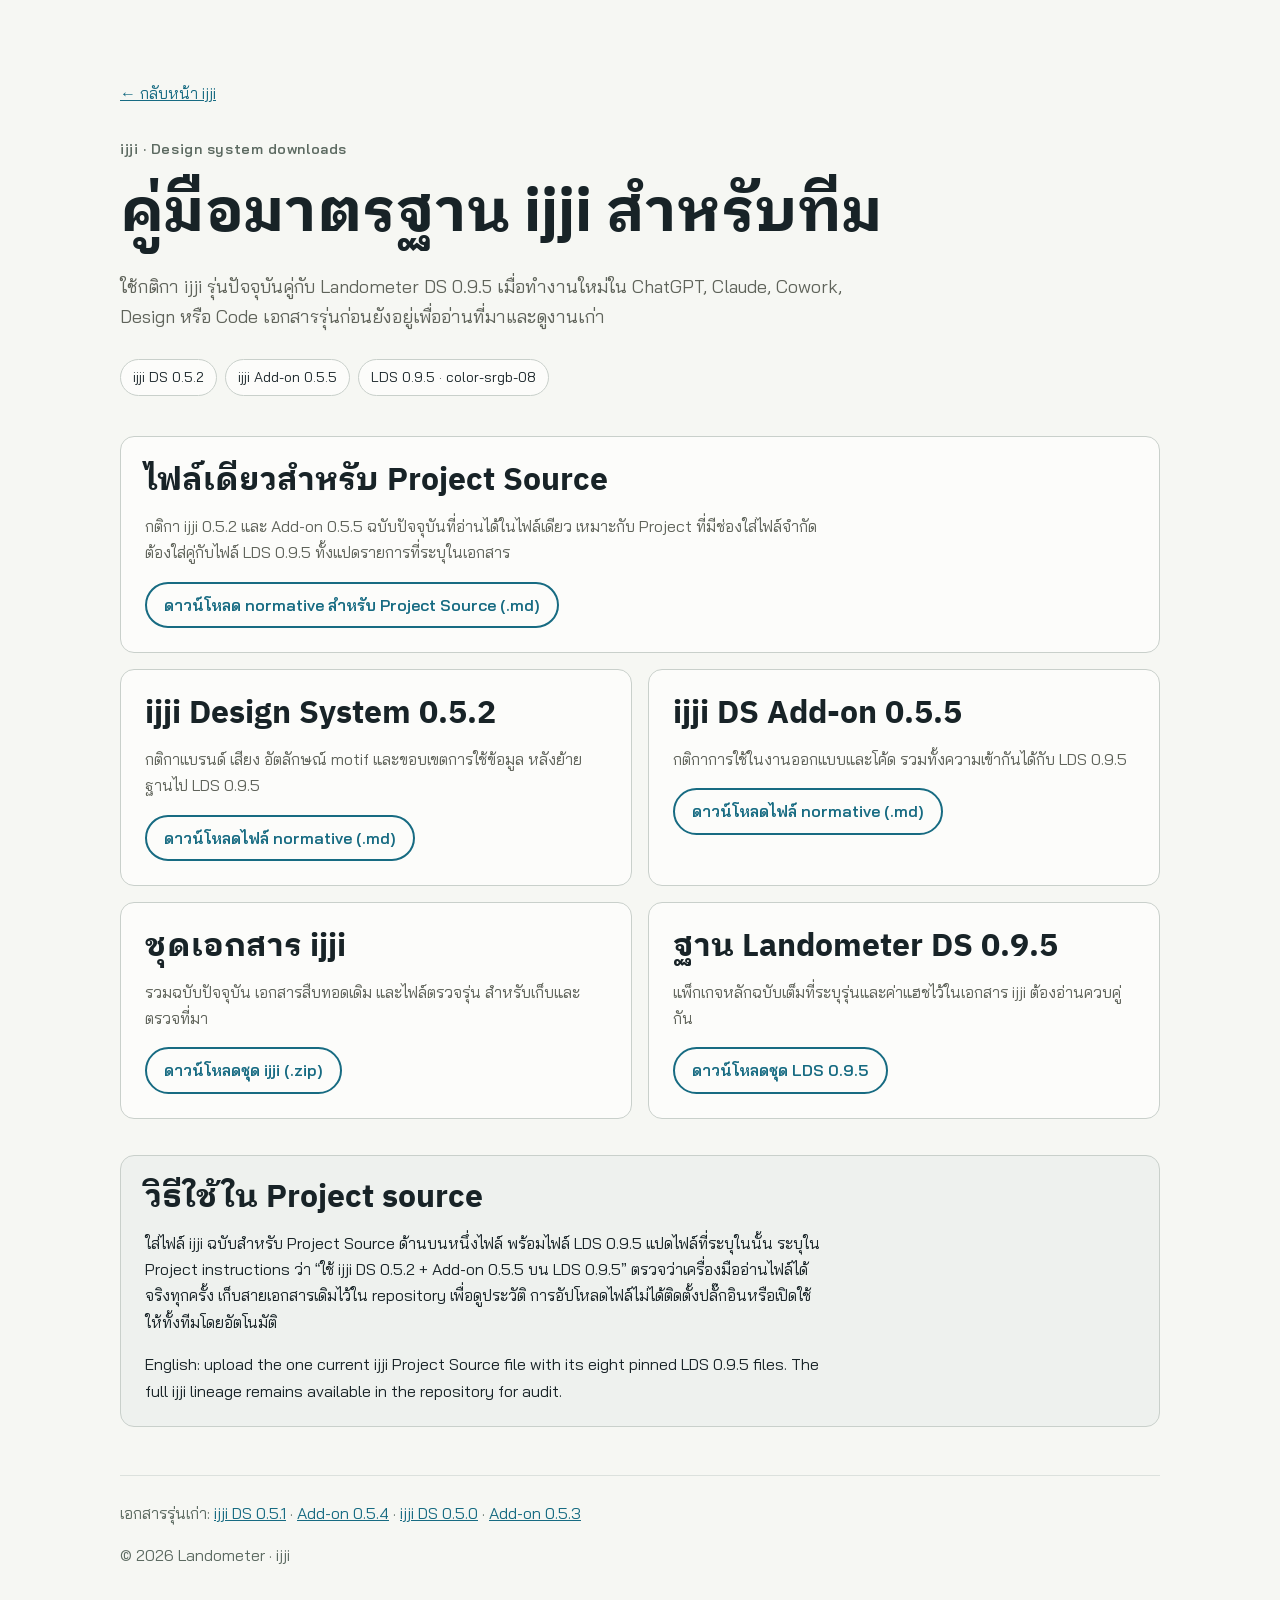
==== design-system/index.html @ aee7c786 "Adopt LDS 0.9.5 for ijji DS and website r10" ====
<!doctype html>
<html lang="th">
<head>
  <meta charset="utf-8">
  <meta name="viewport" content="width=device-width,initial-scale=1">
  <meta name="description" content="ดาวน์โหลดคู่มือ normative ของ ijji Design System 0.5.2 และ Add-on 0.5.5 บน Landometer DS 0.9.5">
  <title>ijji Design System · 0.5.2 / 0.5.5</title>
  <link rel="stylesheet" href="../assets/lds/v0.9.5/build-kit/lds-0.9.5.css">
  <style>
    *,*::before,*::after{box-sizing:border-box}
    html{scroll-behavior:smooth}
    body{margin:0;background:var(--surface-canvas);color:var(--text-primary);font-family:"Bai Jamjuree",sans-serif;line-height:1.65}
    main{width:min(100% - 32px,1040px);margin:auto;padding:clamp(40px,7vw,80px) 0 96px}
    h1,h2{font-family:"IBM Plex Sans Thai Looped",sans-serif;line-height:1.24;text-wrap:balance}
    h1{font-size:clamp(2rem,5vw,3.75rem);margin:8px 0 20px}
    h2{font-size:clamp(1.4rem,3vw,2rem);margin:0 0 12px}
    p{max-width:68ch;margin:0 0 16px}
    .eyebrow{color:var(--text-metadata);font-size:.875rem;font-weight:600;letter-spacing:.04em}
    .intro{font-size:1.125rem;color:var(--text-secondary)}
    .versions{display:flex;flex-wrap:wrap;gap:8px;margin:28px 0 40px}
    .versions span{border:1px solid var(--border-default);border-radius:999px;padding:6px 12px;background:var(--surface-card);font-size:.875rem}
    .grid{display:grid;grid-template-columns:repeat(2,minmax(0,1fr));gap:16px}
    .card{min-width:0;padding:24px;border:1px solid var(--border-default);border-radius:14px;background:var(--surface-card)}
    .card:first-child{grid-column:1/-1}
    .card p{color:var(--text-secondary)}
    .action{display:inline-flex;align-items:center;min-height:44px;padding:8px 17px;border:2px solid var(--interaction-accent);border-radius:999px;color:var(--interaction-accent);font-weight:600;text-decoration:none}
    .action:hover{background:var(--surface-blue-tint)}
    a{color:var(--interaction-accent)}
    a:focus-visible{outline:3px solid var(--interaction-focus-ring);outline-offset:3px}
    .note{margin:36px 0 0;padding:22px 24px;border:1px solid var(--border-default);border-radius:14px;background:var(--surface-alt)}
    .note p:last-child{margin:0}
    footer{margin-top:48px;padding-top:24px;border-top:1px solid var(--border-hairline);color:var(--text-metadata)}
    @media(max-width:700px){.grid{grid-template-columns:1fr}.card{padding:20px}}
  </style>
</head>
<body>
<main>
  <a href="../ijji-TH.dc.html">← กลับหน้า ijji</a>
  <p class="eyebrow" style="margin-top:32px" lang="en">ijji · Design system downloads</p>
  <h1>คู่มือมาตรฐาน ijji สำหรับทีม</h1>
  <p class="intro">ใช้กติกา ijji รุ่นปัจจุบันคู่กับ Landometer DS 0.9.5 เมื่อทำงานใหม่ใน ChatGPT, Claude, Cowork, Design หรือ Code เอกสารรุ่นก่อนยังอยู่เพื่ออ่านที่มาและดูงานเก่า</p>
  <div class="versions" aria-label="รุ่นปัจจุบัน"><span>ijji DS 0.5.2</span><span>ijji Add-on 0.5.5</span><span>LDS 0.9.5 · color-srgb-08</span></div>
  <div class="grid">
    <section class="card"><h2>ไฟล์เดียวสำหรับ Project Source</h2><p>กติกา ijji 0.5.2 และ Add-on 0.5.5 ฉบับปัจจุบันที่อ่านได้ในไฟล์เดียว เหมาะกับ Project ที่มีช่องใส่ไฟล์จำกัด ต้องใส่คู่กับไฟล์ LDS 0.9.5 ทั้งแปดรายการที่ระบุในเอกสาร</p><a class="action" href="ijji-project-source-normative-0.5.2-0.5.5.md" download>ดาวน์โหลด normative สำหรับ Project Source (.md)</a></section>
    <section class="card"><h2>ijji Design System 0.5.2</h2><p>กติกาแบรนด์ เสียง อัตลักษณ์ motif และขอบเขตการใช้ข้อมูล หลังย้ายฐานไป LDS 0.9.5</p><a class="action" href="ijji-design-system-v0.5.2.md" download>ดาวน์โหลดไฟล์ normative (.md)</a></section>
    <section class="card"><h2>ijji DS Add-on 0.5.5</h2><p>กติกาการใช้ในงานออกแบบและโค้ด รวมทั้งความเข้ากันได้กับ LDS 0.9.5</p><a class="action" href="ijji-ds-addon-v0.5.5.md" download>ดาวน์โหลดไฟล์ normative (.md)</a></section>
    <section class="card"><h2>ชุดเอกสาร ijji</h2><p>รวมฉบับปัจจุบัน เอกสารสืบทอดเดิม และไฟล์ตรวจรุ่น สำหรับเก็บและตรวจที่มา</p><a class="action" href="ijji-normative-0.5.2-0.5.5-lds0.9.5.zip" download>ดาวน์โหลดชุด ijji (.zip)</a></section>
    <section class="card"><h2>ฐาน Landometer DS 0.9.5</h2><p>แพ็กเกจหลักฉบับเต็มที่ระบุรุ่นและค่าแฮชไว้ในเอกสาร ijji ต้องอ่านควบคู่กัน</p><a class="action" href="https://github.com/montri-th/Landometer/releases/download/v0.9.5/landometer-design-system-0.9.5.zip">ดาวน์โหลดชุด LDS 0.9.5</a></section>
  </div>
  <div class="note"><h2>วิธีใช้ใน Project source</h2><p>ใส่ไฟล์ ijji ฉบับสำหรับ Project Source ด้านบนหนึ่งไฟล์ พร้อมไฟล์ LDS 0.9.5 แปดไฟล์ที่ระบุในนั้น ระบุใน Project instructions ว่า “ใช้ ijji DS 0.5.2 + Add-on 0.5.5 บน LDS 0.9.5” ตรวจว่าเครื่องมืออ่านไฟล์ได้จริงทุกครั้ง เก็บสายเอกสารเดิมไว้ใน repository เพื่อดูประวัติ การอัปโหลดไฟล์ไม่ได้ติดตั้งปลั๊กอินหรือเปิดใช้ให้ทั้งทีมโดยอัตโนมัติ</p><p>English: upload the one current ijji Project Source file with its eight pinned LDS 0.9.5 files. The full ijji lineage remains available in the repository for audit.</p></div>
  <footer><p>เอกสารรุ่นเก่า: <a href="history/ijji-design-system-v0.5.1.md">ijji DS 0.5.1</a> · <a href="history/ijji-ds-addon-v0.5.4.md">Add-on 0.5.4</a> · <a href="history/ijji-design-system-v0.5.0.md">ijji DS 0.5.0</a> · <a href="history/ijji-ds-addon-v0.5.3.md">Add-on 0.5.3</a></p><p>© 2026 Landometer · ijji</p></footer>
</main>
</body>
</html>
---- assets/lds/v0.9.5/build-kit/lds-0.9.5.css ----
@import "../machine/color-srgb-08.production.css";
@import "fonts.css";
@import "lds-0.9.5-ext.css";
@import "lds-0.9.5-components.css";
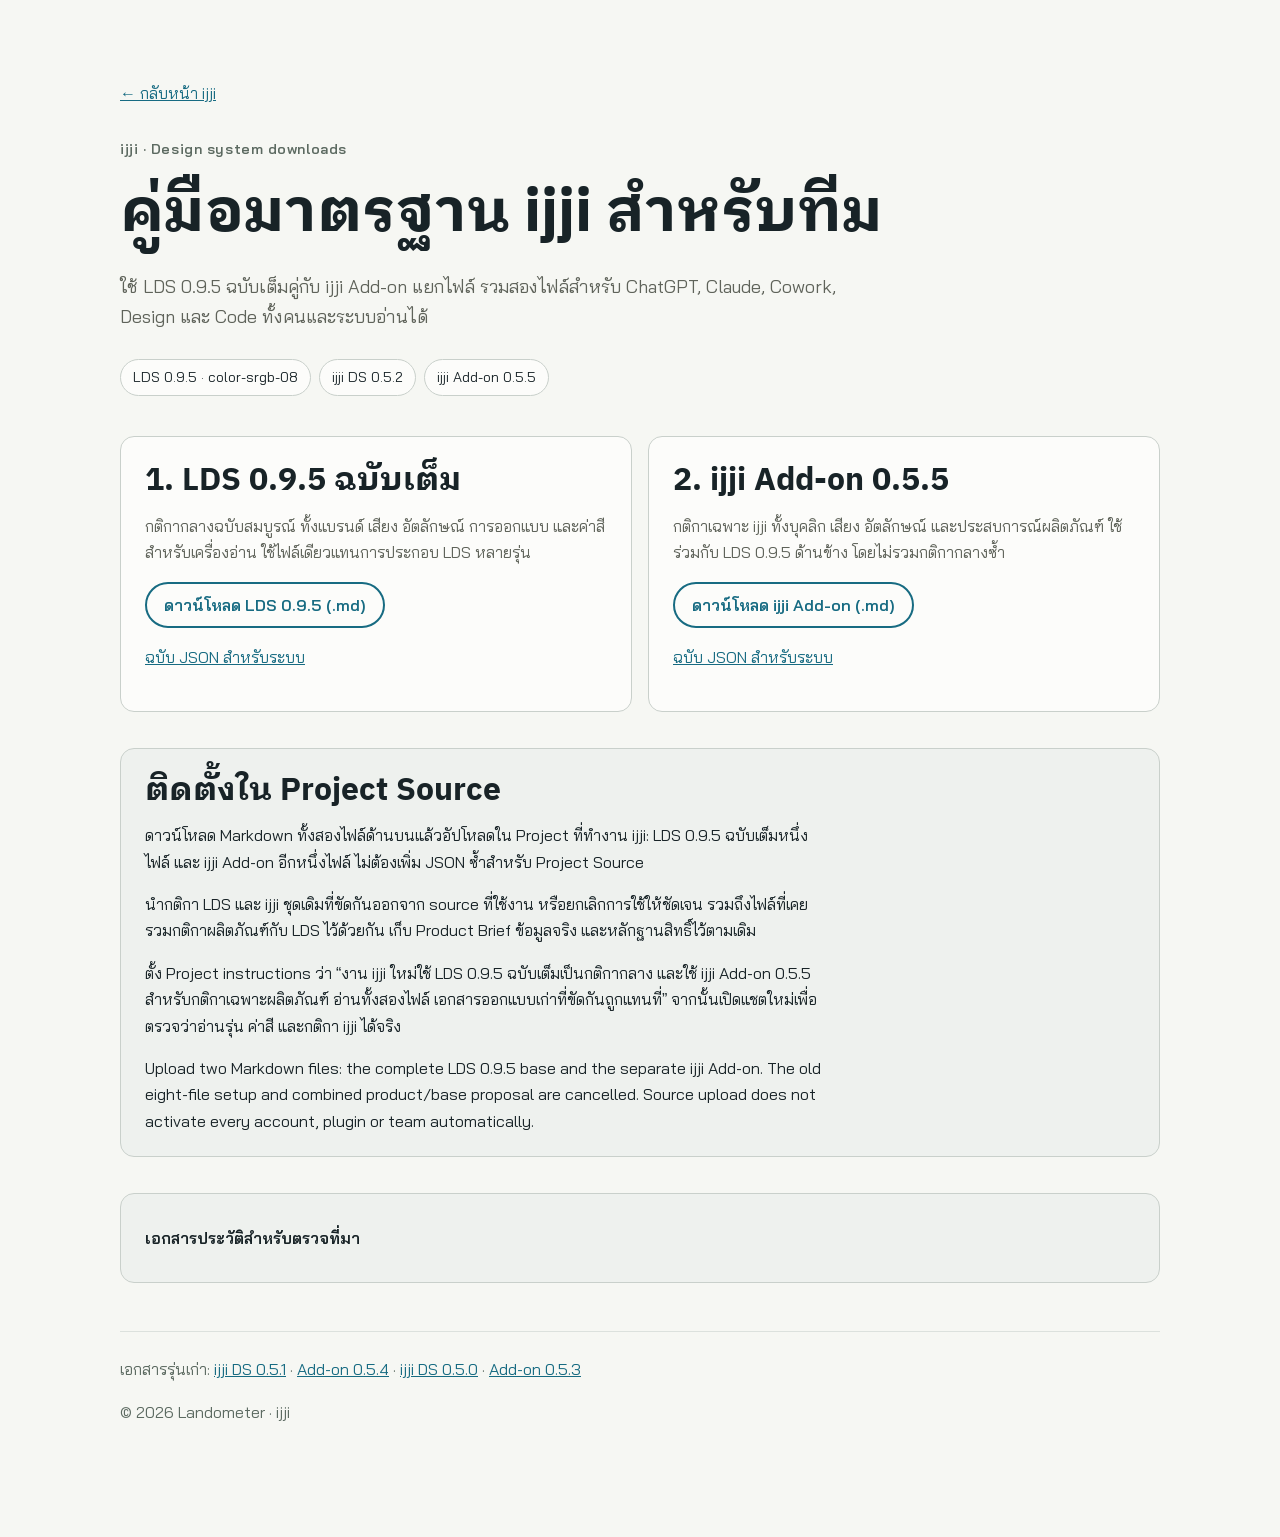
==== commit 79091427: "Provide complete LDS base and separate ijji Add-on downloads" ====
--- a/design-system/index.html
+++ b/design-system/index.html
@@ -21,7 +21,6 @@
     .versions span{border:1px solid var(--border-default);border-radius:999px;padding:6px 12px;background:var(--surface-card);font-size:.875rem}
     .grid{display:grid;grid-template-columns:repeat(2,minmax(0,1fr));gap:16px}
     .card{min-width:0;padding:24px;border:1px solid var(--border-default);border-radius:14px;background:var(--surface-card)}
-    .card:first-child{grid-column:1/-1}
     .card p{color:var(--text-secondary)}
     .action{display:inline-flex;align-items:center;min-height:44px;padding:8px 17px;border:2px solid var(--interaction-accent);border-radius:999px;color:var(--interaction-accent);font-weight:600;text-decoration:none}
     .action:hover{background:var(--surface-blue-tint)}
@@ -29,6 +28,7 @@
     a:focus-visible{outline:3px solid var(--interaction-focus-ring);outline-offset:3px}
     .note{margin:36px 0 0;padding:22px 24px;border:1px solid var(--border-default);border-radius:14px;background:var(--surface-alt)}
     .note p:last-child{margin:0}
+    summary{cursor:pointer;min-height:44px;display:flex;align-items:center;font-weight:600}
     footer{margin-top:48px;padding-top:24px;border-top:1px solid var(--border-hairline);color:var(--text-metadata)}
     @media(max-width:700px){.grid{grid-template-columns:1fr}.card{padding:20px}}
   </style>
@@ -38,16 +38,14 @@
   <a href="../ijji-TH.dc.html">← กลับหน้า ijji</a>
   <p class="eyebrow" style="margin-top:32px" lang="en">ijji · Design system downloads</p>
   <h1>คู่มือมาตรฐาน ijji สำหรับทีม</h1>
-  <p class="intro">ใช้กติกา ijji รุ่นปัจจุบันคู่กับ Landometer DS 0.9.5 เมื่อทำงานใหม่ใน ChatGPT, Claude, Cowork, Design หรือ Code เอกสารรุ่นก่อนยังอยู่เพื่ออ่านที่มาและดูงานเก่า</p>
-  <div class="versions" aria-label="รุ่นปัจจุบัน"><span>ijji DS 0.5.2</span><span>ijji Add-on 0.5.5</span><span>LDS 0.9.5 · color-srgb-08</span></div>
+  <p class="intro">ใช้ LDS 0.9.5 ฉบับเต็มคู่กับ ijji Add-on แยกไฟล์ รวมสองไฟล์สำหรับ ChatGPT, Claude, Cowork, Design และ Code ทั้งคนและระบบอ่านได้</p>
+  <div class="versions" aria-label="รุ่นปัจจุบัน"><span>LDS 0.9.5 · color-srgb-08</span><span>ijji DS 0.5.2</span><span>ijji Add-on 0.5.5</span></div>
   <div class="grid">
-    <section class="card"><h2>ไฟล์เดียวสำหรับ Project Source</h2><p>กติกา ijji 0.5.2 และ Add-on 0.5.5 ฉบับปัจจุบันที่อ่านได้ในไฟล์เดียว เหมาะกับ Project ที่มีช่องใส่ไฟล์จำกัด ต้องใส่คู่กับไฟล์ LDS 0.9.5 ทั้งแปดรายการที่ระบุในเอกสาร</p><a class="action" href="ijji-project-source-normative-0.5.2-0.5.5.md" download>ดาวน์โหลด normative สำหรับ Project Source (.md)</a></section>
-    <section class="card"><h2>ijji Design System 0.5.2</h2><p>กติกาแบรนด์ เสียง อัตลักษณ์ motif และขอบเขตการใช้ข้อมูล หลังย้ายฐานไป LDS 0.9.5</p><a class="action" href="ijji-design-system-v0.5.2.md" download>ดาวน์โหลดไฟล์ normative (.md)</a></section>
-    <section class="card"><h2>ijji DS Add-on 0.5.5</h2><p>กติกาการใช้ในงานออกแบบและโค้ด รวมทั้งความเข้ากันได้กับ LDS 0.9.5</p><a class="action" href="ijji-ds-addon-v0.5.5.md" download>ดาวน์โหลดไฟล์ normative (.md)</a></section>
-    <section class="card"><h2>ชุดเอกสาร ijji</h2><p>รวมฉบับปัจจุบัน เอกสารสืบทอดเดิม และไฟล์ตรวจรุ่น สำหรับเก็บและตรวจที่มา</p><a class="action" href="ijji-normative-0.5.2-0.5.5-lds0.9.5.zip" download>ดาวน์โหลดชุด ijji (.zip)</a></section>
-    <section class="card"><h2>ฐาน Landometer DS 0.9.5</h2><p>แพ็กเกจหลักฉบับเต็มที่ระบุรุ่นและค่าแฮชไว้ในเอกสาร ijji ต้องอ่านควบคู่กัน</p><a class="action" href="https://github.com/montri-th/Landometer/releases/download/v0.9.5/landometer-design-system-0.9.5.zip">ดาวน์โหลดชุด LDS 0.9.5</a></section>
+    <section class="card"><h2>1. LDS 0.9.5 ฉบับเต็ม</h2><p>กติกากลางฉบับสมบูรณ์ ทั้งแบรนด์ เสียง อัตลักษณ์ การออกแบบ และค่าสีสำหรับเครื่องอ่าน ใช้ไฟล์เดียวแทนการประกอบ LDS หลายรุ่น</p><p><a class="action" href="https://montri-th.github.io/Landometer/v0.9.5/normative/Landometer-Design-System-v0.9.5.md">ดาวน์โหลด LDS 0.9.5 (.md)</a></p><p><a href="https://montri-th.github.io/Landometer/v0.9.5/normative/Landometer-Design-System-v0.9.5.json">ฉบับ JSON สำหรับระบบ</a></p></section>
+    <section class="card"><h2>2. ijji Add-on 0.5.5</h2><p>กติกาเฉพาะ ijji ทั้งบุคลิก เสียง อัตลักษณ์ และประสบการณ์ผลิตภัณฑ์ ใช้ร่วมกับ LDS 0.9.5 ด้านข้าง โดยไม่รวมกติกากลางซ้ำ</p><p><a class="action" href="https://montri-th.github.io/Landometer/v0.9.5/normative/ijji-Add-on-v0.5.5-for-LDS-v0.9.5.md">ดาวน์โหลด ijji Add-on (.md)</a></p><p><a href="https://montri-th.github.io/Landometer/v0.9.5/normative/ijji-Add-on-v0.5.5-for-LDS-v0.9.5.json">ฉบับ JSON สำหรับระบบ</a></p></section>
   </div>
-  <div class="note"><h2>วิธีใช้ใน Project source</h2><p>ใส่ไฟล์ ijji ฉบับสำหรับ Project Source ด้านบนหนึ่งไฟล์ พร้อมไฟล์ LDS 0.9.5 แปดไฟล์ที่ระบุในนั้น ระบุใน Project instructions ว่า “ใช้ ijji DS 0.5.2 + Add-on 0.5.5 บน LDS 0.9.5” ตรวจว่าเครื่องมืออ่านไฟล์ได้จริงทุกครั้ง เก็บสายเอกสารเดิมไว้ใน repository เพื่อดูประวัติ การอัปโหลดไฟล์ไม่ได้ติดตั้งปลั๊กอินหรือเปิดใช้ให้ทั้งทีมโดยอัตโนมัติ</p><p>English: upload the one current ijji Project Source file with its eight pinned LDS 0.9.5 files. The full ijji lineage remains available in the repository for audit.</p></div>
+  <div class="note"><h2>ติดตั้งใน Project Source</h2><p>ดาวน์โหลด Markdown ทั้งสองไฟล์ด้านบนแล้วอัปโหลดใน Project ที่ทำงาน ijji: LDS 0.9.5 ฉบับเต็มหนึ่งไฟล์ และ ijji Add-on อีกหนึ่งไฟล์ ไม่ต้องเพิ่ม JSON ซ้ำสำหรับ Project Source</p><p>นำกติกา LDS และ ijji ชุดเดิมที่ขัดกันออกจาก source ที่ใช้งาน หรือยกเลิกการใช้ให้ชัดเจน รวมถึงไฟล์ที่เคยรวมกติกาผลิตภัณฑ์กับ LDS ไว้ด้วยกัน เก็บ Product Brief ข้อมูลจริง และหลักฐานสิทธิ์ไว้ตามเดิม</p><p>ตั้ง Project instructions ว่า “งาน ijji ใหม่ใช้ LDS 0.9.5 ฉบับเต็มเป็นกติกากลาง และใช้ ijji Add-on 0.5.5 สำหรับกติกาเฉพาะผลิตภัณฑ์ อ่านทั้งสองไฟล์ เอกสารออกแบบเก่าที่ขัดกันถูกแทนที่” จากนั้นเปิดแชตใหม่เพื่อตรวจว่าอ่านรุ่น ค่าสี และกติกา ijji ได้จริง</p><p lang="en">Upload two Markdown files: the complete LDS 0.9.5 base and the separate ijji Add-on. The old eight-file setup and combined product/base proposal are cancelled. Source upload does not activate every account, plugin or team automatically.</p></div>
+  <details class="note"><summary>เอกสารประวัติสำหรับตรวจที่มา</summary><p>รายการเหล่านี้เก็บ bytes เดิมไว้เพื่อตรวจประวัติ คำสั่งติดตั้งแบบหลายไฟล์ในเอกสารเก่าไม่ใช้กับงานใหม่แล้ว</p><p><a href="ijji-project-source-normative-0.5.2-0.5.5.md">Project Source แบบเดิม</a> · <a href="ijji-design-system-v0.5.2.md">ijji DS 0.5.2 เดิม</a> · <a href="ijji-ds-addon-v0.5.5.md">Add-on 0.5.5 เดิม</a> · <a href="ijji-normative-0.5.2-0.5.5-lds0.9.5.zip">ชุดเอกสารเดิม (.zip)</a> · <a href="source-policy.json">บันทึกการแทนที่เอกสาร</a></p></details>
   <footer><p>เอกสารรุ่นเก่า: <a href="history/ijji-design-system-v0.5.1.md">ijji DS 0.5.1</a> · <a href="history/ijji-ds-addon-v0.5.4.md">Add-on 0.5.4</a> · <a href="history/ijji-design-system-v0.5.0.md">ijji DS 0.5.0</a> · <a href="history/ijji-ds-addon-v0.5.3.md">Add-on 0.5.3</a></p><p>© 2026 Landometer · ijji</p></footer>
 </main>
 </body>
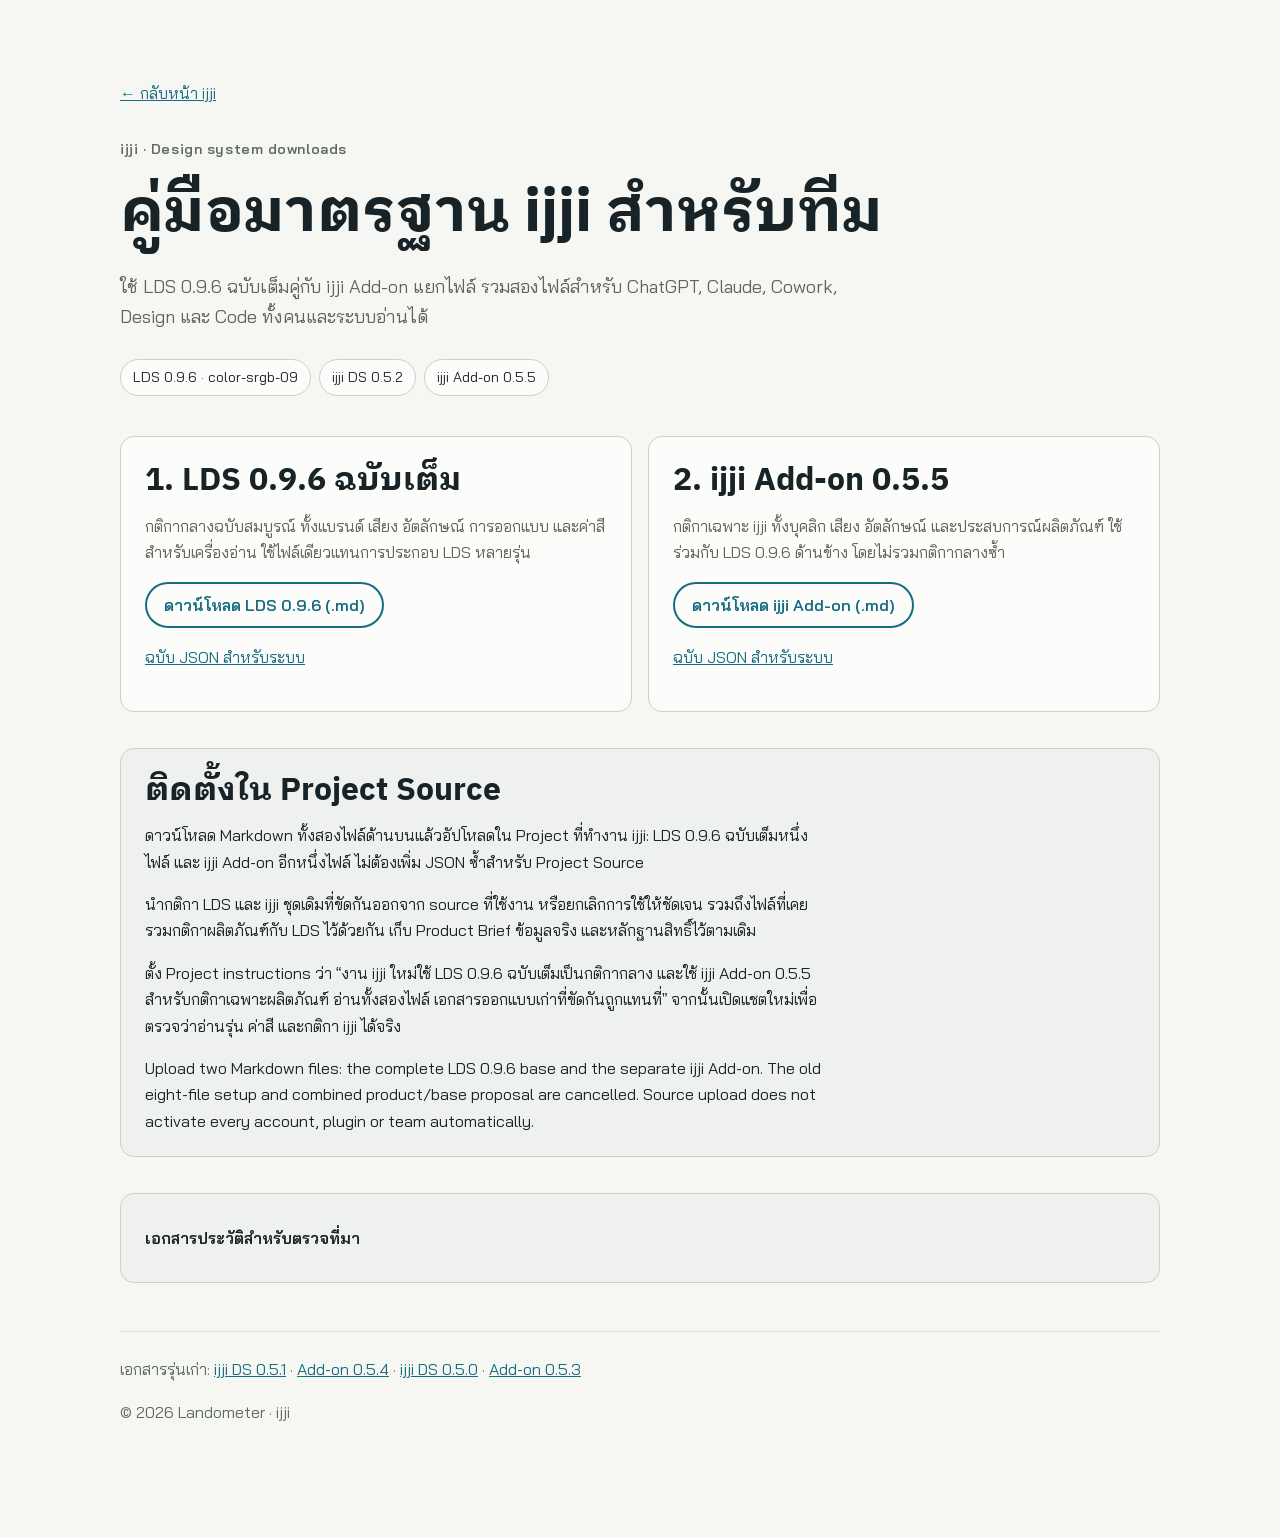
==== commit 496b6e1a: "Update ijji authoring sources to LDS 0.9.6" ====
--- a/design-system/index.html
+++ b/design-system/index.html
@@ -3,7 +3,7 @@
 <head>
   <meta charset="utf-8">
   <meta name="viewport" content="width=device-width,initial-scale=1">
-  <meta name="description" content="ดาวน์โหลดคู่มือ normative ของ ijji Design System 0.5.2 และ Add-on 0.5.5 บน Landometer DS 0.9.5">
+  <meta name="description" content="ดาวน์โหลดคู่มือ normative ของ ijji Design System 0.5.2 และ Add-on 0.5.5 บน Landometer DS 0.9.6">
   <title>ijji Design System · 0.5.2 / 0.5.5</title>
   <link rel="stylesheet" href="../assets/lds/v0.9.5/build-kit/lds-0.9.5.css">
   <style>
@@ -38,13 +38,13 @@
   <a href="../ijji-TH.dc.html">← กลับหน้า ijji</a>
   <p class="eyebrow" style="margin-top:32px" lang="en">ijji · Design system downloads</p>
   <h1>คู่มือมาตรฐาน ijji สำหรับทีม</h1>
-  <p class="intro">ใช้ LDS 0.9.5 ฉบับเต็มคู่กับ ijji Add-on แยกไฟล์ รวมสองไฟล์สำหรับ ChatGPT, Claude, Cowork, Design และ Code ทั้งคนและระบบอ่านได้</p>
-  <div class="versions" aria-label="รุ่นปัจจุบัน"><span>LDS 0.9.5 · color-srgb-08</span><span>ijji DS 0.5.2</span><span>ijji Add-on 0.5.5</span></div>
+  <p class="intro">ใช้ LDS 0.9.6 ฉบับเต็มคู่กับ ijji Add-on แยกไฟล์ รวมสองไฟล์สำหรับ ChatGPT, Claude, Cowork, Design และ Code ทั้งคนและระบบอ่านได้</p>
+  <div class="versions" aria-label="รุ่นปัจจุบัน"><span>LDS 0.9.6 · color-srgb-09</span><span>ijji DS 0.5.2</span><span>ijji Add-on 0.5.5</span></div>
   <div class="grid">
-    <section class="card"><h2>1. LDS 0.9.5 ฉบับเต็ม</h2><p>กติกากลางฉบับสมบูรณ์ ทั้งแบรนด์ เสียง อัตลักษณ์ การออกแบบ และค่าสีสำหรับเครื่องอ่าน ใช้ไฟล์เดียวแทนการประกอบ LDS หลายรุ่น</p><p><a class="action" href="https://montri-th.github.io/Landometer/v0.9.5/normative/Landometer-Design-System-v0.9.5.md">ดาวน์โหลด LDS 0.9.5 (.md)</a></p><p><a href="https://montri-th.github.io/Landometer/v0.9.5/normative/Landometer-Design-System-v0.9.5.json">ฉบับ JSON สำหรับระบบ</a></p></section>
-    <section class="card"><h2>2. ijji Add-on 0.5.5</h2><p>กติกาเฉพาะ ijji ทั้งบุคลิก เสียง อัตลักษณ์ และประสบการณ์ผลิตภัณฑ์ ใช้ร่วมกับ LDS 0.9.5 ด้านข้าง โดยไม่รวมกติกากลางซ้ำ</p><p><a class="action" href="https://montri-th.github.io/Landometer/v0.9.5/normative/ijji-Add-on-v0.5.5-for-LDS-v0.9.5.md">ดาวน์โหลด ijji Add-on (.md)</a></p><p><a href="https://montri-th.github.io/Landometer/v0.9.5/normative/ijji-Add-on-v0.5.5-for-LDS-v0.9.5.json">ฉบับ JSON สำหรับระบบ</a></p></section>
+    <section class="card"><h2>1. LDS 0.9.6 ฉบับเต็ม</h2><p>กติกากลางฉบับสมบูรณ์ ทั้งแบรนด์ เสียง อัตลักษณ์ การออกแบบ และค่าสีสำหรับเครื่องอ่าน ใช้ไฟล์เดียวแทนการประกอบ LDS หลายรุ่น</p><p><a class="action" href="https://montri-th.github.io/Landometer/v0.9.6/normative/Landometer-Design-System-v0.9.6.md">ดาวน์โหลด LDS 0.9.6 (.md)</a></p><p><a href="https://montri-th.github.io/Landometer/v0.9.6/normative/Landometer-Design-System-v0.9.6.json">ฉบับ JSON สำหรับระบบ</a></p></section>
+    <section class="card"><h2>2. ijji Add-on 0.5.5</h2><p>กติกาเฉพาะ ijji ทั้งบุคลิก เสียง อัตลักษณ์ และประสบการณ์ผลิตภัณฑ์ ใช้ร่วมกับ LDS 0.9.6 ด้านข้าง โดยไม่รวมกติกากลางซ้ำ</p><p><a class="action" href="https://montri-th.github.io/Landometer/v0.9.6/normative/ijji-Add-on-v0.5.5-for-LDS-v0.9.6.md">ดาวน์โหลด ijji Add-on (.md)</a></p><p><a href="https://montri-th.github.io/Landometer/v0.9.6/normative/ijji-Add-on-v0.5.5-for-LDS-v0.9.6.json">ฉบับ JSON สำหรับระบบ</a></p></section>
   </div>
-  <div class="note"><h2>ติดตั้งใน Project Source</h2><p>ดาวน์โหลด Markdown ทั้งสองไฟล์ด้านบนแล้วอัปโหลดใน Project ที่ทำงาน ijji: LDS 0.9.5 ฉบับเต็มหนึ่งไฟล์ และ ijji Add-on อีกหนึ่งไฟล์ ไม่ต้องเพิ่ม JSON ซ้ำสำหรับ Project Source</p><p>นำกติกา LDS และ ijji ชุดเดิมที่ขัดกันออกจาก source ที่ใช้งาน หรือยกเลิกการใช้ให้ชัดเจน รวมถึงไฟล์ที่เคยรวมกติกาผลิตภัณฑ์กับ LDS ไว้ด้วยกัน เก็บ Product Brief ข้อมูลจริง และหลักฐานสิทธิ์ไว้ตามเดิม</p><p>ตั้ง Project instructions ว่า “งาน ijji ใหม่ใช้ LDS 0.9.5 ฉบับเต็มเป็นกติกากลาง และใช้ ijji Add-on 0.5.5 สำหรับกติกาเฉพาะผลิตภัณฑ์ อ่านทั้งสองไฟล์ เอกสารออกแบบเก่าที่ขัดกันถูกแทนที่” จากนั้นเปิดแชตใหม่เพื่อตรวจว่าอ่านรุ่น ค่าสี และกติกา ijji ได้จริง</p><p lang="en">Upload two Markdown files: the complete LDS 0.9.5 base and the separate ijji Add-on. The old eight-file setup and combined product/base proposal are cancelled. Source upload does not activate every account, plugin or team automatically.</p></div>
+  <div class="note"><h2>ติดตั้งใน Project Source</h2><p>ดาวน์โหลด Markdown ทั้งสองไฟล์ด้านบนแล้วอัปโหลดใน Project ที่ทำงาน ijji: LDS 0.9.6 ฉบับเต็มหนึ่งไฟล์ และ ijji Add-on อีกหนึ่งไฟล์ ไม่ต้องเพิ่ม JSON ซ้ำสำหรับ Project Source</p><p>นำกติกา LDS และ ijji ชุดเดิมที่ขัดกันออกจาก source ที่ใช้งาน หรือยกเลิกการใช้ให้ชัดเจน รวมถึงไฟล์ที่เคยรวมกติกาผลิตภัณฑ์กับ LDS ไว้ด้วยกัน เก็บ Product Brief ข้อมูลจริง และหลักฐานสิทธิ์ไว้ตามเดิม</p><p>ตั้ง Project instructions ว่า “งาน ijji ใหม่ใช้ LDS 0.9.6 ฉบับเต็มเป็นกติกากลาง และใช้ ijji Add-on 0.5.5 สำหรับกติกาเฉพาะผลิตภัณฑ์ อ่านทั้งสองไฟล์ เอกสารออกแบบเก่าที่ขัดกันถูกแทนที่” จากนั้นเปิดแชตใหม่เพื่อตรวจว่าอ่านรุ่น ค่าสี และกติกา ijji ได้จริง</p><p lang="en">Upload two Markdown files: the complete LDS 0.9.6 base and the separate ijji Add-on. The old eight-file setup and combined product/base proposal are cancelled. Source upload does not activate every account, plugin or team automatically.</p></div>
   <details class="note"><summary>เอกสารประวัติสำหรับตรวจที่มา</summary><p>รายการเหล่านี้เก็บ bytes เดิมไว้เพื่อตรวจประวัติ คำสั่งติดตั้งแบบหลายไฟล์ในเอกสารเก่าไม่ใช้กับงานใหม่แล้ว</p><p><a href="ijji-project-source-normative-0.5.2-0.5.5.md">Project Source แบบเดิม</a> · <a href="ijji-design-system-v0.5.2.md">ijji DS 0.5.2 เดิม</a> · <a href="ijji-ds-addon-v0.5.5.md">Add-on 0.5.5 เดิม</a> · <a href="ijji-normative-0.5.2-0.5.5-lds0.9.5.zip">ชุดเอกสารเดิม (.zip)</a> · <a href="source-policy.json">บันทึกการแทนที่เอกสาร</a></p></details>
   <footer><p>เอกสารรุ่นเก่า: <a href="history/ijji-design-system-v0.5.1.md">ijji DS 0.5.1</a> · <a href="history/ijji-ds-addon-v0.5.4.md">Add-on 0.5.4</a> · <a href="history/ijji-design-system-v0.5.0.md">ijji DS 0.5.0</a> · <a href="history/ijji-ds-addon-v0.5.3.md">Add-on 0.5.3</a></p><p>© 2026 Landometer · ijji</p></footer>
 </main>
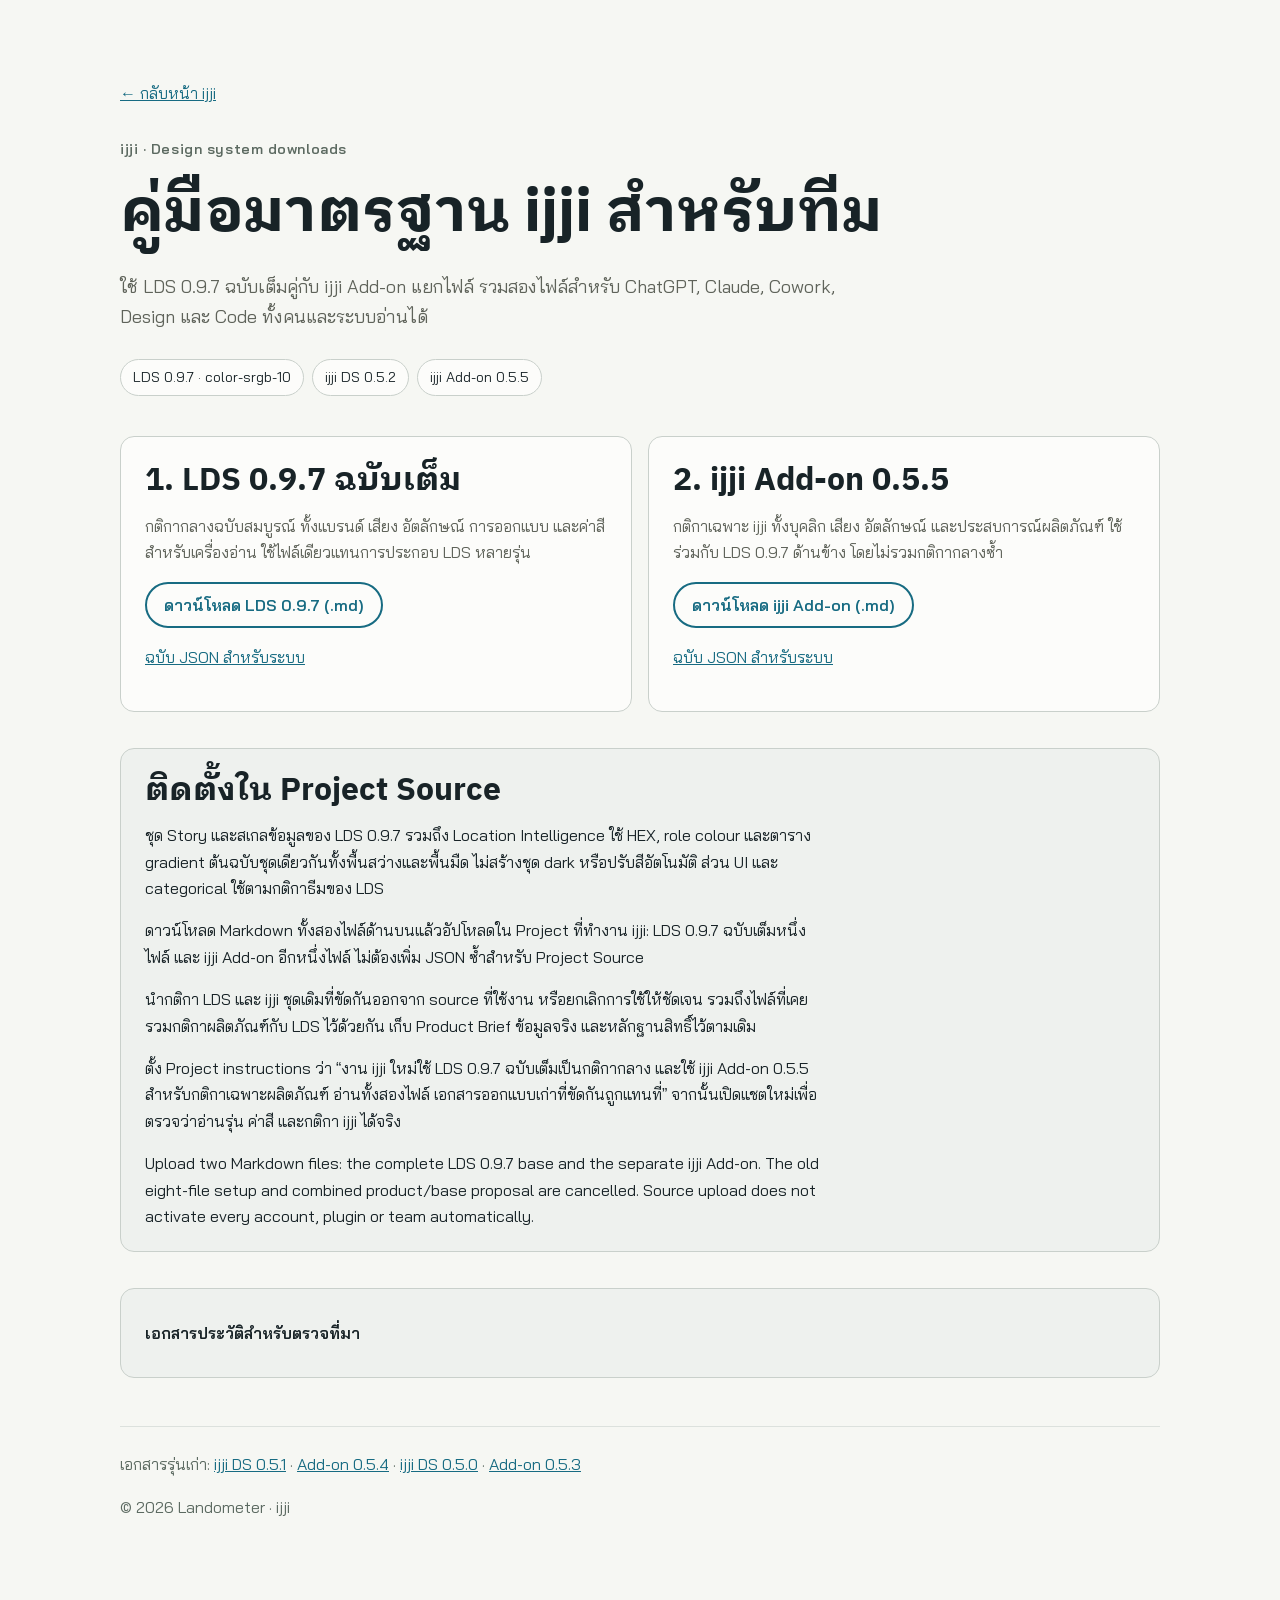
==== commit 3b852ebe: "Update current ijji authoring sources to LDS 0.9.7" ====
--- a/design-system/index.html
+++ b/design-system/index.html
@@ -3,7 +3,7 @@
 <head>
   <meta charset="utf-8">
   <meta name="viewport" content="width=device-width,initial-scale=1">
-  <meta name="description" content="ดาวน์โหลดคู่มือ normative ของ ijji Design System 0.5.2 และ Add-on 0.5.5 บน Landometer DS 0.9.6">
+  <meta name="description" content="ดาวน์โหลดคู่มือ normative ของ ijji Design System 0.5.2 และ Add-on 0.5.5 บน Landometer DS 0.9.7">
   <title>ijji Design System · 0.5.2 / 0.5.5</title>
   <link rel="stylesheet" href="../assets/lds/v0.9.5/build-kit/lds-0.9.5.css">
   <style>
@@ -38,13 +38,13 @@
   <a href="../ijji-TH.dc.html">← กลับหน้า ijji</a>
   <p class="eyebrow" style="margin-top:32px" lang="en">ijji · Design system downloads</p>
   <h1>คู่มือมาตรฐาน ijji สำหรับทีม</h1>
-  <p class="intro">ใช้ LDS 0.9.6 ฉบับเต็มคู่กับ ijji Add-on แยกไฟล์ รวมสองไฟล์สำหรับ ChatGPT, Claude, Cowork, Design และ Code ทั้งคนและระบบอ่านได้</p>
-  <div class="versions" aria-label="รุ่นปัจจุบัน"><span>LDS 0.9.6 · color-srgb-09</span><span>ijji DS 0.5.2</span><span>ijji Add-on 0.5.5</span></div>
+  <p class="intro">ใช้ LDS 0.9.7 ฉบับเต็มคู่กับ ijji Add-on แยกไฟล์ รวมสองไฟล์สำหรับ ChatGPT, Claude, Cowork, Design และ Code ทั้งคนและระบบอ่านได้</p>
+  <div class="versions" aria-label="รุ่นปัจจุบัน"><span>LDS 0.9.7 · color-srgb-10</span><span>ijji DS 0.5.2</span><span>ijji Add-on 0.5.5</span></div>
   <div class="grid">
-    <section class="card"><h2>1. LDS 0.9.6 ฉบับเต็ม</h2><p>กติกากลางฉบับสมบูรณ์ ทั้งแบรนด์ เสียง อัตลักษณ์ การออกแบบ และค่าสีสำหรับเครื่องอ่าน ใช้ไฟล์เดียวแทนการประกอบ LDS หลายรุ่น</p><p><a class="action" href="https://montri-th.github.io/Landometer/v0.9.6/normative/Landometer-Design-System-v0.9.6.md">ดาวน์โหลด LDS 0.9.6 (.md)</a></p><p><a href="https://montri-th.github.io/Landometer/v0.9.6/normative/Landometer-Design-System-v0.9.6.json">ฉบับ JSON สำหรับระบบ</a></p></section>
-    <section class="card"><h2>2. ijji Add-on 0.5.5</h2><p>กติกาเฉพาะ ijji ทั้งบุคลิก เสียง อัตลักษณ์ และประสบการณ์ผลิตภัณฑ์ ใช้ร่วมกับ LDS 0.9.6 ด้านข้าง โดยไม่รวมกติกากลางซ้ำ</p><p><a class="action" href="https://montri-th.github.io/Landometer/v0.9.6/normative/ijji-Add-on-v0.5.5-for-LDS-v0.9.6.md">ดาวน์โหลด ijji Add-on (.md)</a></p><p><a href="https://montri-th.github.io/Landometer/v0.9.6/normative/ijji-Add-on-v0.5.5-for-LDS-v0.9.6.json">ฉบับ JSON สำหรับระบบ</a></p></section>
+    <section class="card"><h2>1. LDS 0.9.7 ฉบับเต็ม</h2><p>กติกากลางฉบับสมบูรณ์ ทั้งแบรนด์ เสียง อัตลักษณ์ การออกแบบ และค่าสีสำหรับเครื่องอ่าน ใช้ไฟล์เดียวแทนการประกอบ LDS หลายรุ่น</p><p><a class="action" href="https://montri-th.github.io/Landometer/v0.9.7/normative/Landometer-Design-System-v0.9.7.md">ดาวน์โหลด LDS 0.9.7 (.md)</a></p><p><a href="https://montri-th.github.io/Landometer/v0.9.7/normative/Landometer-Design-System-v0.9.7.json">ฉบับ JSON สำหรับระบบ</a></p></section>
+    <section class="card"><h2>2. ijji Add-on 0.5.5</h2><p>กติกาเฉพาะ ijji ทั้งบุคลิก เสียง อัตลักษณ์ และประสบการณ์ผลิตภัณฑ์ ใช้ร่วมกับ LDS 0.9.7 ด้านข้าง โดยไม่รวมกติกากลางซ้ำ</p><p><a class="action" href="https://montri-th.github.io/Landometer/v0.9.7/normative/ijji-Add-on-v0.5.5-for-LDS-v0.9.7.md">ดาวน์โหลด ijji Add-on (.md)</a></p><p><a href="https://montri-th.github.io/Landometer/v0.9.7/normative/ijji-Add-on-v0.5.5-for-LDS-v0.9.7.json">ฉบับ JSON สำหรับระบบ</a></p></section>
   </div>
-  <div class="note"><h2>ติดตั้งใน Project Source</h2><p>ดาวน์โหลด Markdown ทั้งสองไฟล์ด้านบนแล้วอัปโหลดใน Project ที่ทำงาน ijji: LDS 0.9.6 ฉบับเต็มหนึ่งไฟล์ และ ijji Add-on อีกหนึ่งไฟล์ ไม่ต้องเพิ่ม JSON ซ้ำสำหรับ Project Source</p><p>นำกติกา LDS และ ijji ชุดเดิมที่ขัดกันออกจาก source ที่ใช้งาน หรือยกเลิกการใช้ให้ชัดเจน รวมถึงไฟล์ที่เคยรวมกติกาผลิตภัณฑ์กับ LDS ไว้ด้วยกัน เก็บ Product Brief ข้อมูลจริง และหลักฐานสิทธิ์ไว้ตามเดิม</p><p>ตั้ง Project instructions ว่า “งาน ijji ใหม่ใช้ LDS 0.9.6 ฉบับเต็มเป็นกติกากลาง และใช้ ijji Add-on 0.5.5 สำหรับกติกาเฉพาะผลิตภัณฑ์ อ่านทั้งสองไฟล์ เอกสารออกแบบเก่าที่ขัดกันถูกแทนที่” จากนั้นเปิดแชตใหม่เพื่อตรวจว่าอ่านรุ่น ค่าสี และกติกา ijji ได้จริง</p><p lang="en">Upload two Markdown files: the complete LDS 0.9.6 base and the separate ijji Add-on. The old eight-file setup and combined product/base proposal are cancelled. Source upload does not activate every account, plugin or team automatically.</p></div>
+  <div class="note"><h2>ติดตั้งใน Project Source</h2><p>ชุด Story และสเกลข้อมูลของ LDS 0.9.7 รวมถึง Location Intelligence ใช้ HEX, role colour และตาราง gradient ต้นฉบับชุดเดียวกันทั้งพื้นสว่างและพื้นมืด ไม่สร้างชุด dark หรือปรับสีอัตโนมัติ ส่วน UI และ categorical ใช้ตามกติกาธีมของ LDS</p><p>ดาวน์โหลด Markdown ทั้งสองไฟล์ด้านบนแล้วอัปโหลดใน Project ที่ทำงาน ijji: LDS 0.9.7 ฉบับเต็มหนึ่งไฟล์ และ ijji Add-on อีกหนึ่งไฟล์ ไม่ต้องเพิ่ม JSON ซ้ำสำหรับ Project Source</p><p>นำกติกา LDS และ ijji ชุดเดิมที่ขัดกันออกจาก source ที่ใช้งาน หรือยกเลิกการใช้ให้ชัดเจน รวมถึงไฟล์ที่เคยรวมกติกาผลิตภัณฑ์กับ LDS ไว้ด้วยกัน เก็บ Product Brief ข้อมูลจริง และหลักฐานสิทธิ์ไว้ตามเดิม</p><p>ตั้ง Project instructions ว่า “งาน ijji ใหม่ใช้ LDS 0.9.7 ฉบับเต็มเป็นกติกากลาง และใช้ ijji Add-on 0.5.5 สำหรับกติกาเฉพาะผลิตภัณฑ์ อ่านทั้งสองไฟล์ เอกสารออกแบบเก่าที่ขัดกันถูกแทนที่” จากนั้นเปิดแชตใหม่เพื่อตรวจว่าอ่านรุ่น ค่าสี และกติกา ijji ได้จริง</p><p lang="en">Upload two Markdown files: the complete LDS 0.9.7 base and the separate ijji Add-on. The old eight-file setup and combined product/base proposal are cancelled. Source upload does not activate every account, plugin or team automatically.</p></div>
   <details class="note"><summary>เอกสารประวัติสำหรับตรวจที่มา</summary><p>รายการเหล่านี้เก็บ bytes เดิมไว้เพื่อตรวจประวัติ คำสั่งติดตั้งแบบหลายไฟล์ในเอกสารเก่าไม่ใช้กับงานใหม่แล้ว</p><p><a href="ijji-project-source-normative-0.5.2-0.5.5.md">Project Source แบบเดิม</a> · <a href="ijji-design-system-v0.5.2.md">ijji DS 0.5.2 เดิม</a> · <a href="ijji-ds-addon-v0.5.5.md">Add-on 0.5.5 เดิม</a> · <a href="ijji-normative-0.5.2-0.5.5-lds0.9.5.zip">ชุดเอกสารเดิม (.zip)</a> · <a href="source-policy.json">บันทึกการแทนที่เอกสาร</a></p></details>
   <footer><p>เอกสารรุ่นเก่า: <a href="history/ijji-design-system-v0.5.1.md">ijji DS 0.5.1</a> · <a href="history/ijji-ds-addon-v0.5.4.md">Add-on 0.5.4</a> · <a href="history/ijji-design-system-v0.5.0.md">ijji DS 0.5.0</a> · <a href="history/ijji-ds-addon-v0.5.3.md">Add-on 0.5.3</a></p><p>© 2026 Landometer · ijji</p></footer>
 </main>
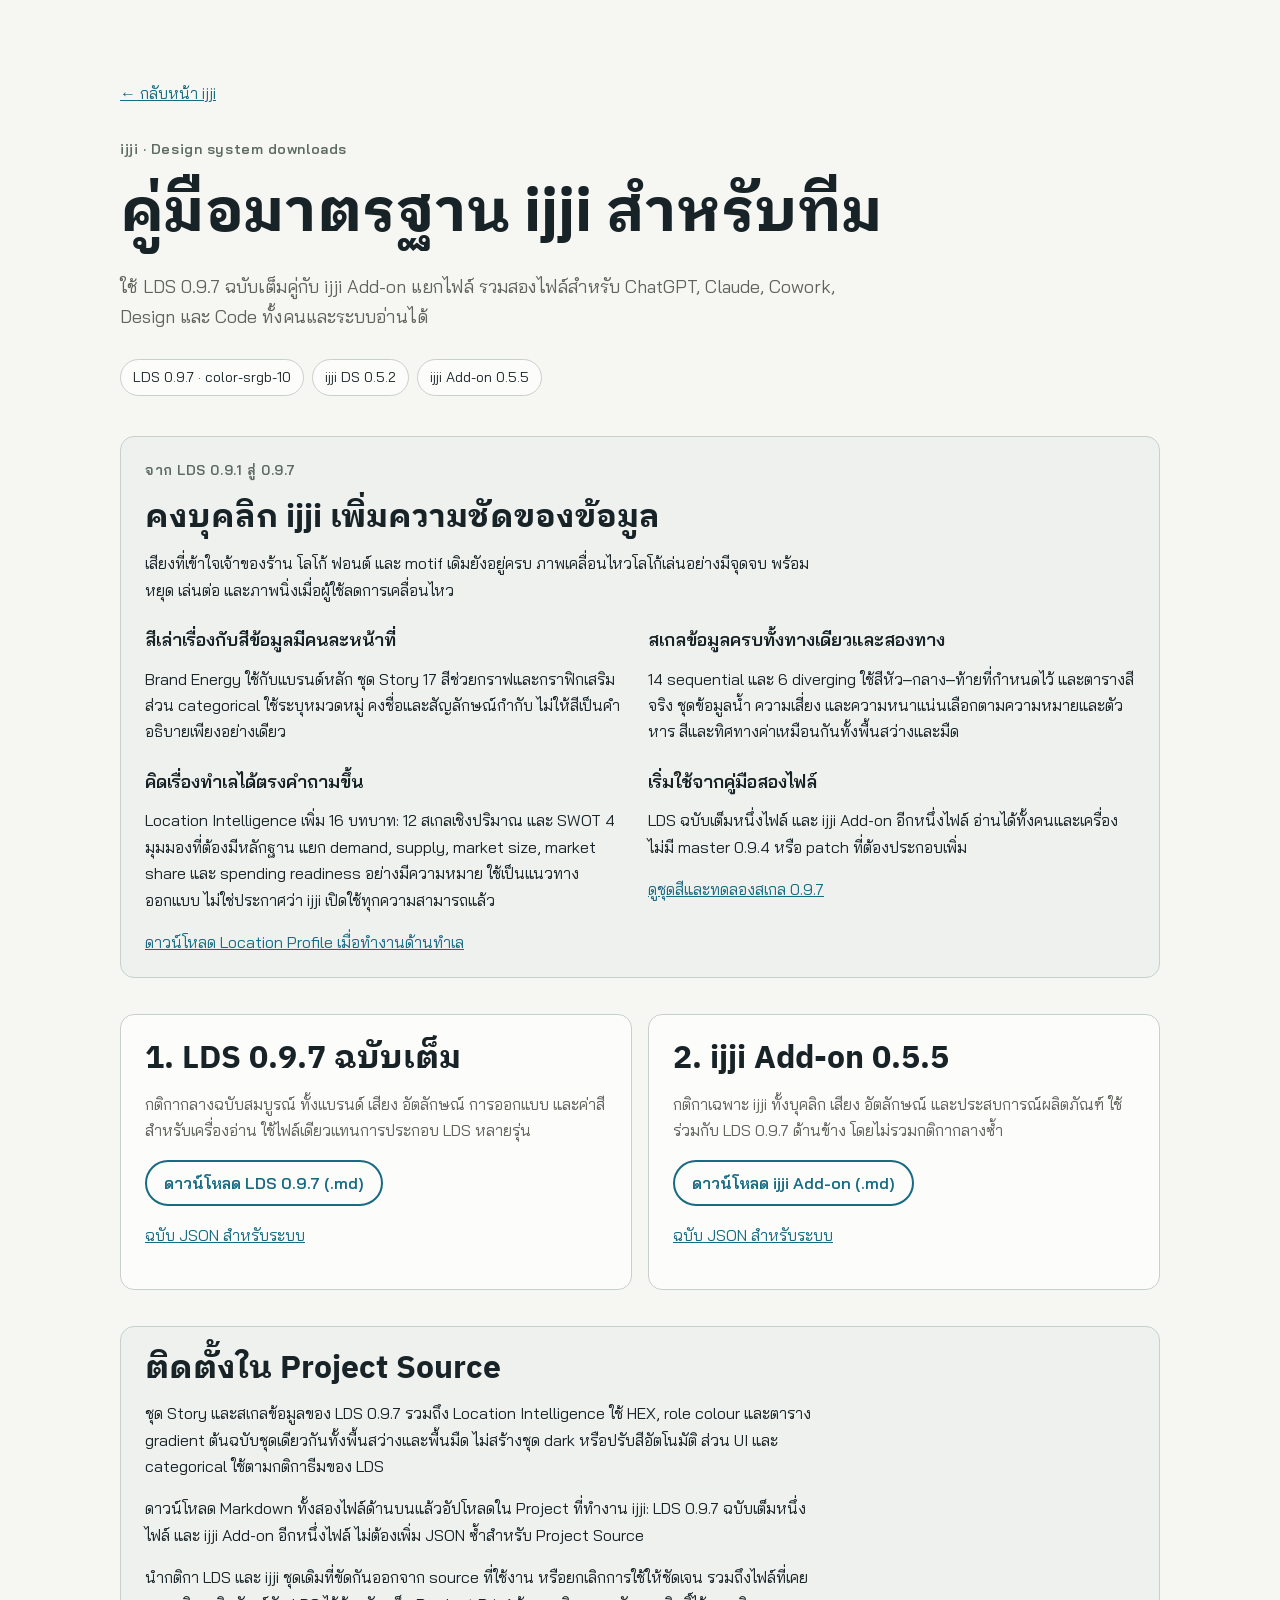
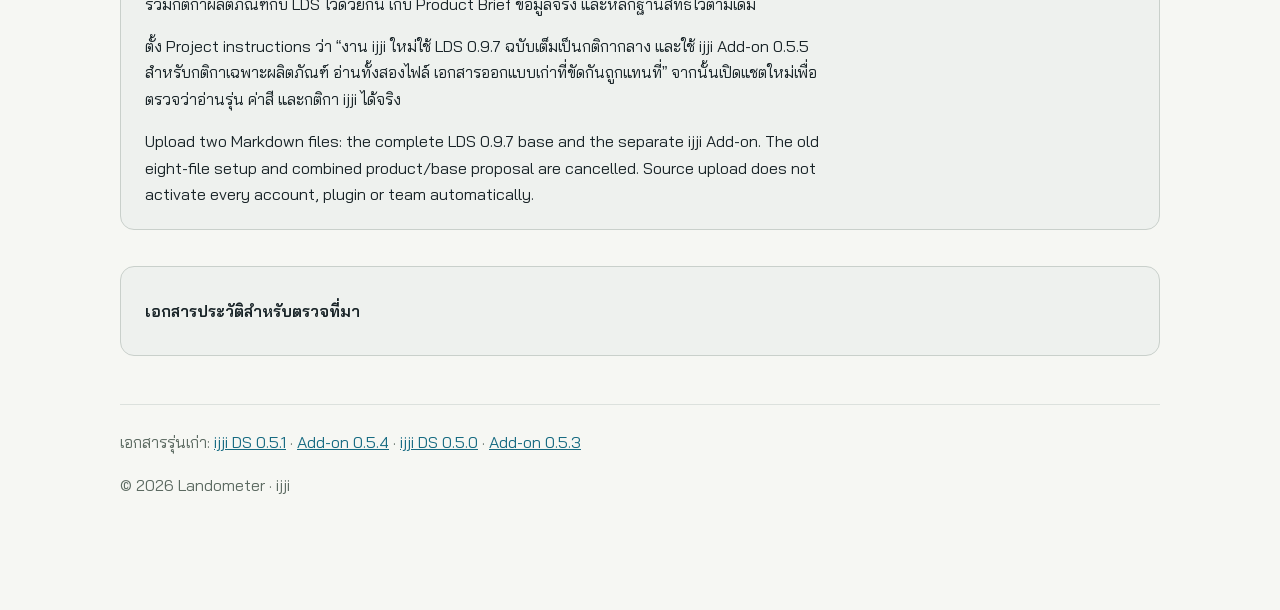
==== commit a49c4248: "Align ijji runtime and public identity with LDS 0.9.7" ====
--- a/design-system/index.html
+++ b/design-system/index.html
@@ -4,8 +4,20 @@
   <meta charset="utf-8">
   <meta name="viewport" content="width=device-width,initial-scale=1">
   <meta name="description" content="ดาวน์โหลดคู่มือ normative ของ ijji Design System 0.5.2 และ Add-on 0.5.5 บน Landometer DS 0.9.7">
+  <link rel="canonical" href="https://montri-th.github.io/ijji/design-system/">
+  <link rel="icon" type="image/png" sizes="32x32" href="../assets/identity/ijji-favicon-animated-mark-32-r9-ba9ac2db8984.png">
+  <meta property="og:type" content="website">
+  <meta property="og:title" content="ijji · Design system · LDS 0.9.7">
+  <meta property="og:description" content="LDS 0.9.7 ฉบับเต็ม พร้อม ijji Add-on แยกไฟล์ และสิ่งที่เพิ่มจาก 0.9.1">
+  <meta property="og:url" content="https://montri-th.github.io/ijji/design-system/">
+  <meta property="og:image" content="https://montri-th.github.io/ijji/assets/social/ijji-share-th-r11-6e4fae43fd40.png">
+  <meta property="og:image:width" content="1200">
+  <meta property="og:image:height" content="630">
+  <meta property="og:image:alt" content="ijji คู่หูธุรกิจ รอบรู้ รอบย่าน รอบร้านคุณ">
+  <meta name="twitter:card" content="summary_large_image">
+  <meta name="twitter:image" content="https://montri-th.github.io/ijji/assets/social/ijji-share-th-r11-6e4fae43fd40.png">
   <title>ijji Design System · 0.5.2 / 0.5.5</title>
-  <link rel="stylesheet" href="../assets/lds/v0.9.5/build-kit/lds-0.9.5.css">
+  <link rel="stylesheet" href="../assets/lds/v0.9.7/build-kit/lds-0.9.7.css">
   <style>
     *,*::before,*::after{box-sizing:border-box}
     html{scroll-behavior:smooth}
@@ -13,6 +25,7 @@
     main{width:min(100% - 32px,1040px);margin:auto;padding:clamp(40px,7vw,80px) 0 96px}
     h1,h2{font-family:"IBM Plex Sans Thai Looped",sans-serif;line-height:1.24;text-wrap:balance}
     h1{font-size:clamp(2rem,5vw,3.75rem);margin:8px 0 20px}
+    h3{font-size:1.15rem;line-height:1.45;margin:8px 0 12px}
     h2{font-size:clamp(1.4rem,3vw,2rem);margin:0 0 12px}
     p{max-width:68ch;margin:0 0 16px}
     .eyebrow{color:var(--text-metadata);font-size:.875rem;font-weight:600;letter-spacing:.04em}
@@ -40,7 +53,8 @@
   <h1>คู่มือมาตรฐาน ijji สำหรับทีม</h1>
   <p class="intro">ใช้ LDS 0.9.7 ฉบับเต็มคู่กับ ijji Add-on แยกไฟล์ รวมสองไฟล์สำหรับ ChatGPT, Claude, Cowork, Design และ Code ทั้งคนและระบบอ่านได้</p>
   <div class="versions" aria-label="รุ่นปัจจุบัน"><span>LDS 0.9.7 · color-srgb-10</span><span>ijji DS 0.5.2</span><span>ijji Add-on 0.5.5</span></div>
-  <div class="grid">
+  <section class="note" id="what-changed"><p class="eyebrow">จาก LDS 0.9.1 สู่ 0.9.7</p><h2>คงบุคลิก ijji เพิ่มความชัดของข้อมูล</h2><p>เสียงที่เข้าใจเจ้าของร้าน โลโก้ ฟอนต์ และ motif เดิมยังอยู่ครบ ภาพเคลื่อนไหวโลโก้เล่นอย่างมีจุดจบ พร้อมหยุด เล่นต่อ และภาพนิ่งเมื่อผู้ใช้ลดการเคลื่อนไหว</p><div class="grid"><div><h3>สีเล่าเรื่องกับสีข้อมูลมีคนละหน้าที่</h3><p>Brand Energy ใช้กับแบรนด์หลัก ชุด Story 17 สีช่วยกราฟและกราฟิกเสริม ส่วน categorical ใช้ระบุหมวดหมู่ คงชื่อและสัญลักษณ์กำกับ ไม่ให้สีเป็นคำอธิบายเพียงอย่างเดียว</p></div><div><h3>สเกลข้อมูลครบทั้งทางเดียวและสองทาง</h3><p>14 sequential และ 6 diverging ใช้สีหัว–กลาง–ท้ายที่กำหนดไว้ และตารางสีจริง ชุดข้อมูลน้ำ ความเสี่ยง และความหนาแน่นเลือกตามความหมายและตัวหาร สีและทิศทางค่าเหมือนกันทั้งพื้นสว่างและมืด</p></div><div><h3>คิดเรื่องทำเลได้ตรงคำถามขึ้น</h3><p>Location Intelligence เพิ่ม 16 บทบาท: 12 สเกลเชิงปริมาณ และ SWOT 4 มุมมองที่ต้องมีหลักฐาน แยก demand, supply, market size, market share และ spending readiness อย่างมีความหมาย ใช้เป็นแนวทางออกแบบ ไม่ใช่ประกาศว่า ijji เปิดใช้ทุกความสามารถแล้ว</p><p><a href="https://montri-th.github.io/Landometer/v0.9.7/normative/Location-Intelligence-Profile-for-LDS-v0.9.7.md">ดาวน์โหลด Location Profile เมื่อทำงานด้านทำเล</a></p></div><div><h3>เริ่มใช้จากคู่มือสองไฟล์</h3><p>LDS ฉบับเต็มหนึ่งไฟล์ และ ijji Add-on อีกหนึ่งไฟล์ อ่านได้ทั้งคนและเครื่อง ไม่มี master 0.9.4 หรือ patch ที่ต้องประกอบเพิ่ม</p><p><a href="https://montri-th.github.io/Landometer/v0.9.7/#complete-color-atlas">ดูชุดสีและทดลองสเกล 0.9.7</a></p></div></div></section>
+  <div class="grid" style="margin-top:36px">
     <section class="card"><h2>1. LDS 0.9.7 ฉบับเต็ม</h2><p>กติกากลางฉบับสมบูรณ์ ทั้งแบรนด์ เสียง อัตลักษณ์ การออกแบบ และค่าสีสำหรับเครื่องอ่าน ใช้ไฟล์เดียวแทนการประกอบ LDS หลายรุ่น</p><p><a class="action" href="https://montri-th.github.io/Landometer/v0.9.7/normative/Landometer-Design-System-v0.9.7.md">ดาวน์โหลด LDS 0.9.7 (.md)</a></p><p><a href="https://montri-th.github.io/Landometer/v0.9.7/normative/Landometer-Design-System-v0.9.7.json">ฉบับ JSON สำหรับระบบ</a></p></section>
     <section class="card"><h2>2. ijji Add-on 0.5.5</h2><p>กติกาเฉพาะ ijji ทั้งบุคลิก เสียง อัตลักษณ์ และประสบการณ์ผลิตภัณฑ์ ใช้ร่วมกับ LDS 0.9.7 ด้านข้าง โดยไม่รวมกติกากลางซ้ำ</p><p><a class="action" href="https://montri-th.github.io/Landometer/v0.9.7/normative/ijji-Add-on-v0.5.5-for-LDS-v0.9.7.md">ดาวน์โหลด ijji Add-on (.md)</a></p><p><a href="https://montri-th.github.io/Landometer/v0.9.7/normative/ijji-Add-on-v0.5.5-for-LDS-v0.9.7.json">ฉบับ JSON สำหรับระบบ</a></p></section>
   </div>
--- a/assets/lds/v0.9.7/build-kit/lds-0.9.7.css
+++ b/assets/lds/v0.9.7/build-kit/lds-0.9.7.css
@@ -0,0 +1,4 @@
+@import "../machine/color-srgb-10.production.css";
+@import "fonts.css";
+@import "lds-0.9.7-ext.css";
+@import "lds-0.9.7-components.css";
